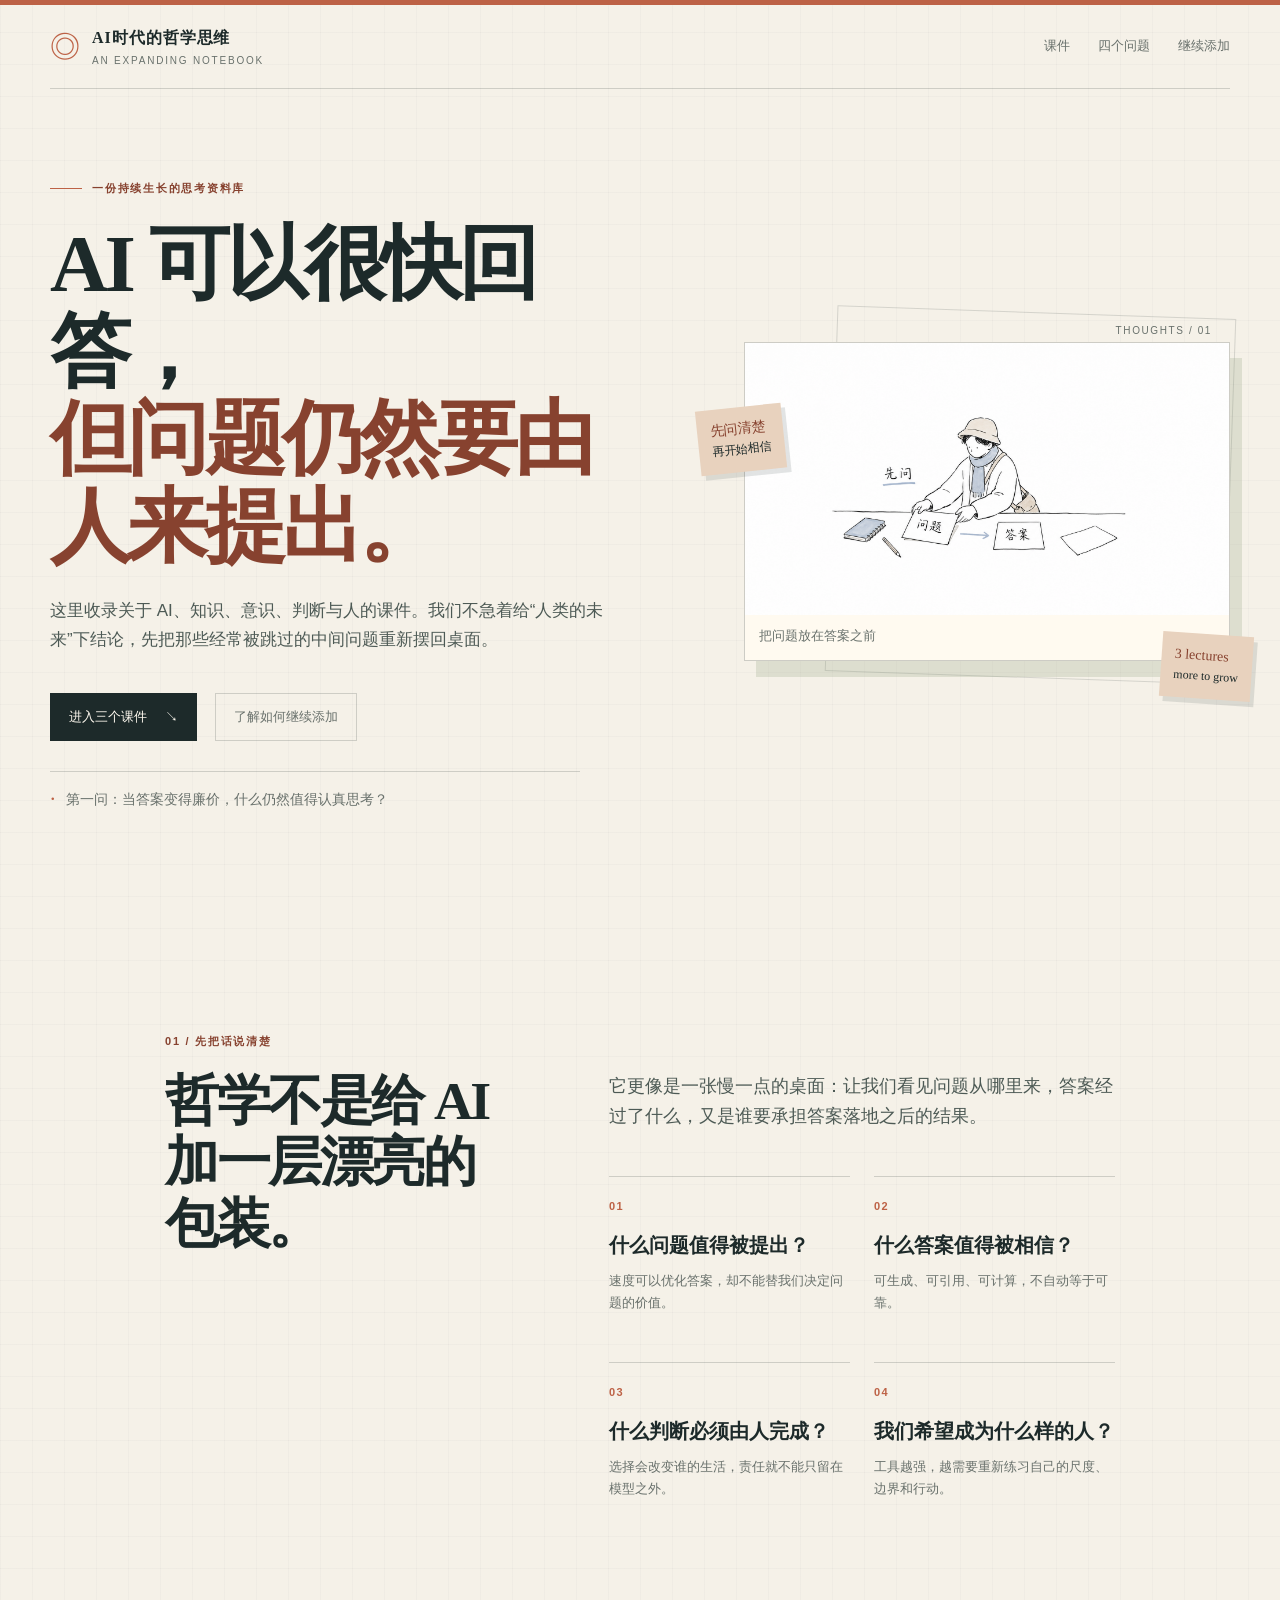
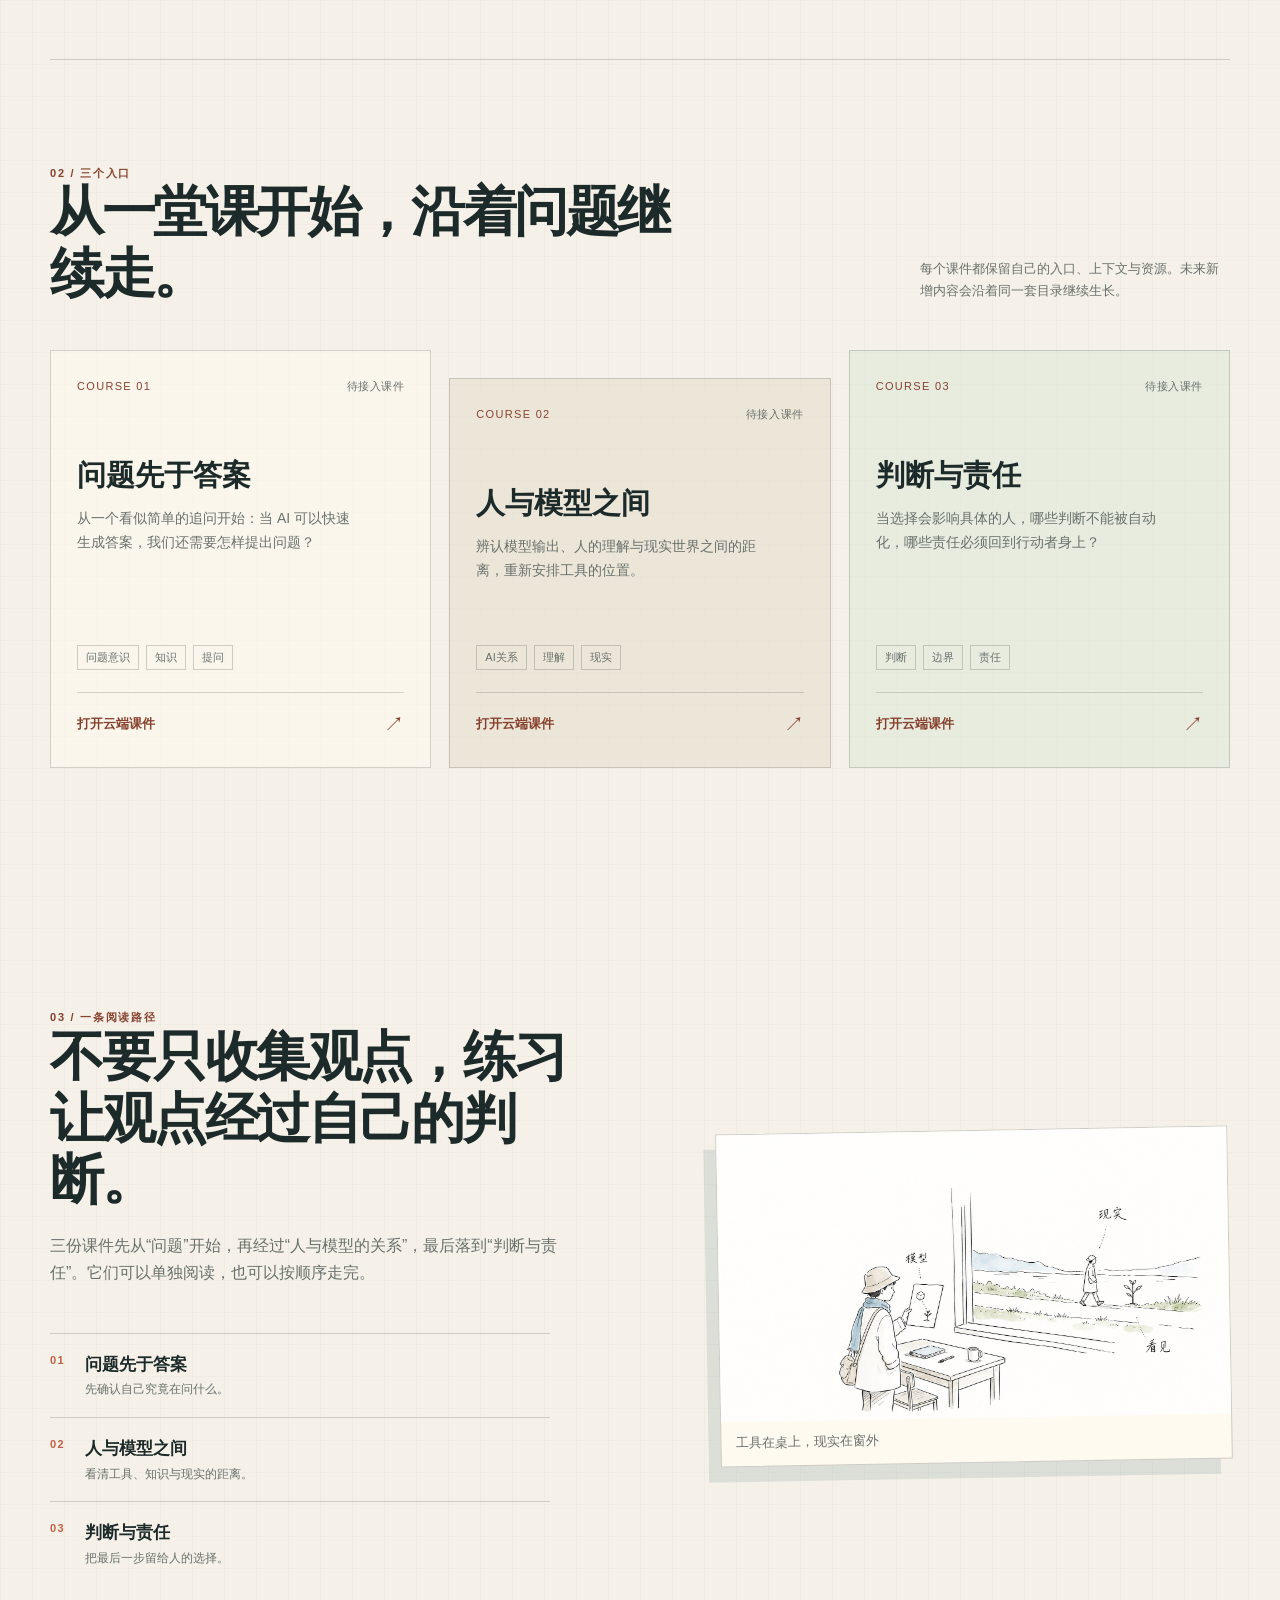
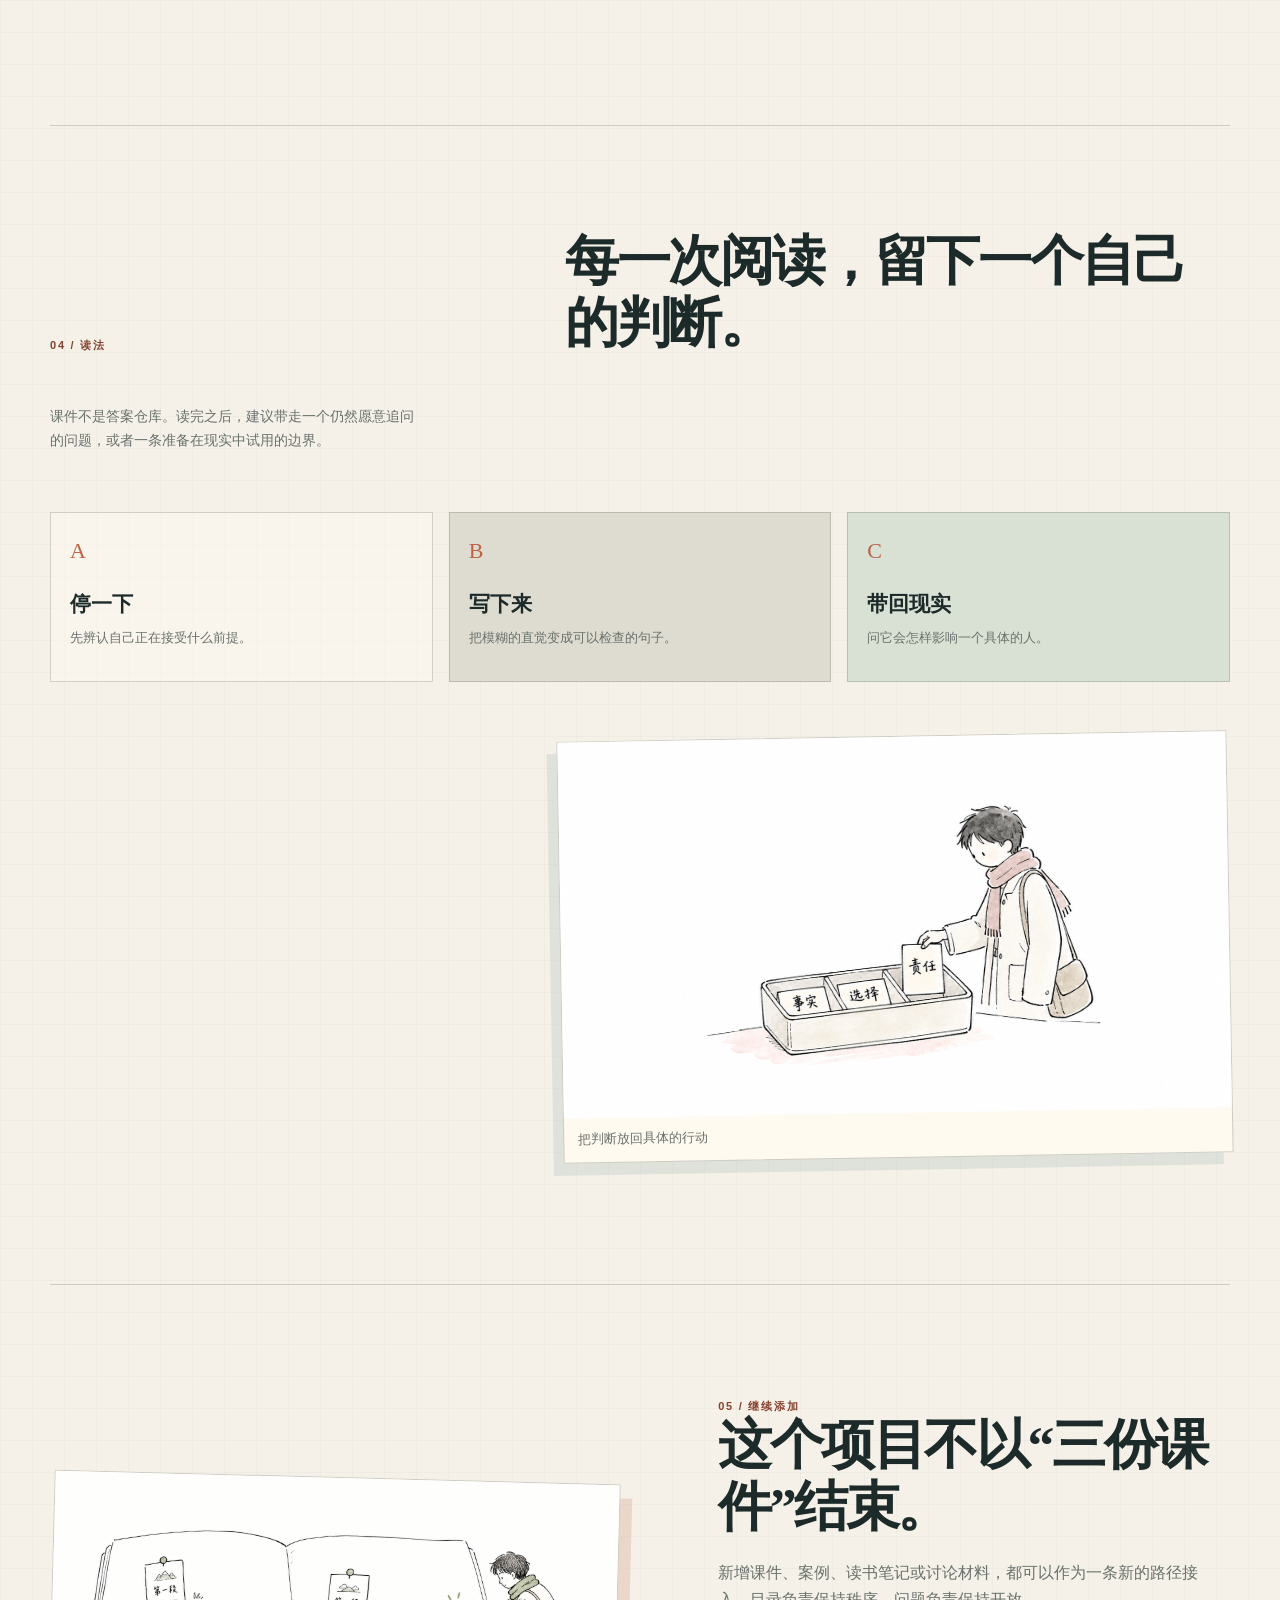
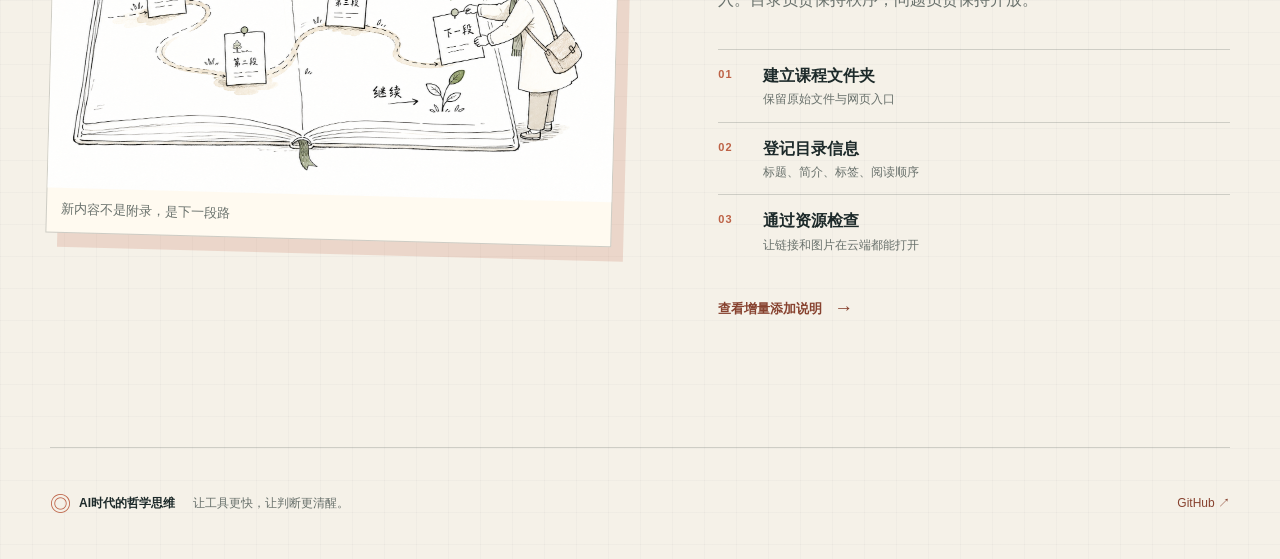
==== index.html @ 4d20f26f "build: create AI philosophy course hub" ====
<!doctype html>
<html lang="zh-CN">
  <head>
    <meta charset="utf-8" />
    <meta name="viewport" content="width=device-width, initial-scale=1" />
    <meta name="description" content="AI时代的哲学思维：关于问题、判断与责任的一组可持续增量课程。" />
    <title>AI时代的哲学思维｜问题、判断与责任</title>
    <link rel="stylesheet" href="./styles.css" />
    <script src="./app.js" defer></script>
  </head>
  <body>
    <div class="site-shell">
      <header class="topbar">
        <a class="brand" href="./">
          <span class="brand-mark">◎</span>
          <span>
            <strong>AI时代的哲学思维</strong>
            <small>an expanding notebook</small>
          </span>
        </a>
        <nav aria-label="主导航">
          <a href="#courses">课件</a>
          <a href="#questions">四个问题</a>
          <a href="#append">继续添加</a>
        </nav>
      </header>

      <main>
        <section class="hero section-grid" aria-labelledby="hero-title">
          <div class="hero-copy">
            <p class="eyebrow"><span class="eyebrow-line"></span>一份持续生长的思考资料库</p>
            <h1 id="hero-title">AI 可以很快回答，<em>但问题仍然要由人来提出。</em></h1>
            <p class="hero-lede">
              这里收录关于 AI、知识、意识、判断与人的课件。我们不急着给“人类的未来”下结论，先把那些经常被跳过的中间问题重新摆回桌面。
            </p>
            <div class="hero-actions">
              <a class="button button-primary" href="#courses">进入三个课件 <span>↘</span></a>
              <a class="button button-quiet" href="#append">了解如何继续添加</a>
            </div>
            <div class="hero-note">
              <span class="note-pin">·</span>
              <span>第一问：当答案变得廉价，什么仍然值得认真思考？</span>
            </div>
          </div>

          <div class="hero-visual">
            <div class="visual-label label-top">thoughts / 01</div>
            <figure class="illustration-frame illustration-hero">
              <img src="./assets/illustrations/01-question-before-answer.png" alt="小旅人在桌面上整理问题与判断的手绘插图" />
              <figcaption>把问题放在答案之前</figcaption>
            </figure>
            <div class="margin-card margin-card-top">先问清楚<br /><span>再开始相信</span></div>
            <div class="margin-card margin-card-bottom">3 lectures<br /><span>more to grow</span></div>
          </div>
        </section>

        <section class="manifesto section-narrow" id="questions" aria-labelledby="manifesto-title">
          <div class="section-kicker">01 / 先把话说清楚</div>
          <div class="manifesto-layout">
            <h2 id="manifesto-title">哲学不是给 AI 加一层漂亮的包装。</h2>
            <div>
              <p class="manifesto-lede">它更像是一张慢一点的桌面：让我们看见问题从哪里来，答案经过了什么，又是谁要承担答案落地之后的结果。</p>
              <div class="question-list">
                <article>
                  <span>01</span>
                  <h3>什么问题值得被提出？</h3>
                  <p>速度可以优化答案，却不能替我们决定问题的价值。</p>
                </article>
                <article>
                  <span>02</span>
                  <h3>什么答案值得被相信？</h3>
                  <p>可生成、可引用、可计算，不自动等于可靠。</p>
                </article>
                <article>
                  <span>03</span>
                  <h3>什么判断必须由人完成？</h3>
                  <p>选择会改变谁的生活，责任就不能只留在模型之外。</p>
                </article>
                <article>
                  <span>04</span>
                  <h3>我们希望成为什么样的人？</h3>
                  <p>工具越强，越需要重新练习自己的尺度、边界和行动。</p>
                </article>
              </div>
            </div>
          </div>
        </section>

        <section class="course-section section-wide" id="courses" aria-labelledby="courses-title">
          <div class="section-heading">
            <div>
              <div class="section-kicker">02 / 三个入口</div>
              <h2 id="courses-title">从一堂课开始，沿着问题继续走。</h2>
            </div>
            <p class="section-aside">每个课件都保留自己的入口、上下文与资源。未来新增内容会沿着同一套目录继续生长。</p>
          </div>
          <div class="course-grid" id="course-grid" aria-live="polite">
            <div class="loading-card">正在展开课程目录……</div>
          </div>
        </section>

        <section class="path-section section-grid" aria-labelledby="path-title">
          <div class="path-copy">
            <div class="section-kicker">03 / 一条阅读路径</div>
            <h2 id="path-title">不要只收集观点，练习让观点经过自己的判断。</h2>
            <p>三份课件先从“问题”开始，再经过“人与模型的关系”，最后落到“判断与责任”。它们可以单独阅读，也可以按顺序走完。</p>
            <ol class="path-list">
              <li><span>01</span><div><strong>问题先于答案</strong><small>先确认自己究竟在问什么。</small></div></li>
              <li><span>02</span><div><strong>人与模型之间</strong><small>看清工具、知识与现实的距离。</small></div></li>
              <li><span>03</span><div><strong>判断与责任</strong><small>把最后一步留给人的选择。</small></div></li>
            </ol>
          </div>
          <figure class="illustration-frame illustration-path">
            <img src="./assets/illustrations/02-human-model-reality.png" alt="小旅人在窗边观察人与模型和现实关系的手绘插图" />
            <figcaption>工具在桌上，现实在窗外</figcaption>
          </figure>
        </section>

        <section class="principles section-wide" aria-labelledby="principles-title">
          <div class="principle-intro">
            <div class="section-kicker">04 / 读法</div>
            <h2 id="principles-title">每一次阅读，留下一个自己的判断。</h2>
            <p>课件不是答案仓库。读完之后，建议带走一个仍然愿意追问的问题，或者一条准备在现实中试用的边界。</p>
          </div>
          <div class="principle-cards">
            <article><span class="card-number">A</span><h3>停一下</h3><p>先辨认自己正在接受什么前提。</p></article>
            <article><span class="card-number">B</span><h3>写下来</h3><p>把模糊的直觉变成可以检查的句子。</p></article>
            <article><span class="card-number">C</span><h3>带回现实</h3><p>问它会怎样影响一个具体的人。</p></article>
          </div>
          <figure class="illustration-frame illustration-principles">
            <img src="./assets/illustrations/03-judgement-responsibility.png" alt="小旅人把事实、选择与责任放入便当分格的手绘插图" />
            <figcaption>把判断放回具体的行动</figcaption>
          </figure>
        </section>

        <section class="append-section section-grid" id="append" aria-labelledby="append-title">
          <figure class="illustration-frame illustration-append">
            <img src="./assets/illustrations/04-growing-course-map.png" alt="小旅人在手账地图上添加新课程的手绘插图" />
            <figcaption>新内容不是附录，是下一段路</figcaption>
          </figure>
          <div class="append-copy">
            <div class="section-kicker">05 / 继续添加</div>
            <h2 id="append-title">这个项目不以“三份课件”结束。</h2>
            <p>新增课件、案例、读书笔记或讨论材料，都可以作为一条新的路径接入。目录负责保持秩序，问题负责保持开放。</p>
            <div class="append-recipe">
              <div><span>01</span><strong>建立课程文件夹</strong><small>保留原始文件与网页入口</small></div>
              <div><span>02</span><strong>登记目录信息</strong><small>标题、简介、标签、阅读顺序</small></div>
              <div><span>03</span><strong>通过资源检查</strong><small>让链接和图片在云端都能打开</small></div>
            </div>
            <a class="text-link" href="./CONTRIBUTING.md">查看增量添加说明 <span>→</span></a>
          </div>
        </section>
      </main>

      <footer class="footer">
        <div><span class="footer-mark">◎</span><strong>AI时代的哲学思维</strong></div>
        <p>让工具更快，让判断更清醒。</p>
        <a href="https://github.com/2023Anita/ai-era-philosophical-thinking">GitHub ↗</a>
      </footer>
    </div>
  </body>
</html>
---- styles.css ----
:root {
  --paper: #f5f1e8;
  --paper-deep: #eae2d3;
  --ink: #1d2a2a;
  --muted: #69716c;
  --line: rgba(29, 42, 42, 0.18);
  --rust: #bd6246;
  --rust-dark: #87422f;
  --blue: #8ca8a7;
  --sage: #8b9b79;
  --cream: #fffaf0;
  --serif: "Songti SC", "Noto Serif SC", "STSong", Georgia, serif;
  --sans: "Avenir Next", "PingFang SC", "Helvetica Neue", sans-serif;
}
* { box-sizing: border-box; }
html { scroll-behavior: smooth; }
body { margin: 0; color: var(--ink); background: var(--paper); font-family: var(--sans); line-height: 1.7; background-image: linear-gradient(rgba(29, 42, 42, 0.025) 1px, transparent 1px), linear-gradient(90deg, rgba(29, 42, 42, 0.025) 1px, transparent 1px); background-size: 32px 32px; }
body::before { content: ""; display: block; height: 5px; background: var(--rust); }
a { color: inherit; text-decoration: none; }
img { display: block; max-width: 100%; }
.site-shell { overflow: hidden; }
.topbar, main, .footer { width: min(1180px, calc(100% - 48px)); margin: 0 auto; }
.topbar { display: flex; justify-content: space-between; align-items: center; min-height: 84px; border-bottom: 1px solid var(--line); }
.brand { display: inline-flex; align-items: center; gap: 12px; }
.brand-mark, .footer-mark { color: var(--rust); font-size: 30px; line-height: 1; }
.brand strong { display: block; font-family: var(--serif); font-weight: 700; letter-spacing: 0.06em; }
.brand small { display: block; color: var(--muted); font-size: 10px; letter-spacing: 0.18em; text-transform: uppercase; }
nav { display: flex; gap: 28px; color: var(--muted); font-size: 13px; }
nav a, .text-link, .footer a { transition: color 180ms ease; }
nav a:hover, .text-link:hover, .footer a:hover { color: var(--rust-dark); }
.section-grid { display: grid; grid-template-columns: 1.05fr 0.95fr; gap: clamp(48px, 8vw, 120px); align-items: center; }
.section-narrow { max-width: 950px; margin: 0 auto; }
.section-wide { margin: 0 auto; }
.hero { min-height: 700px; padding: 90px 0 110px; }
.eyebrow, .section-kicker { color: var(--rust-dark); font-size: 11px; font-weight: 700; letter-spacing: 0.16em; text-transform: uppercase; }
.eyebrow { display: flex; align-items: center; gap: 10px; margin: 0 0 22px; }
.eyebrow-line { width: 32px; height: 1px; background: var(--rust); }
h1, h2, h3, p { margin-top: 0; }
h1, h2 { font-family: var(--serif); font-weight: 700; letter-spacing: -0.045em; }
h1 { max-width: 680px; margin-bottom: 26px; font-size: clamp(46px, 6.3vw, 84px); line-height: 1.09; }
h1 em { display: block; color: var(--rust-dark); font-style: normal; }
.hero-lede { max-width: 590px; color: #4d5a55; font-size: 17px; }
.hero-actions { display: flex; flex-wrap: wrap; gap: 18px; align-items: center; margin: 38px 0 30px; }
.button { display: inline-flex; align-items: center; gap: 18px; min-height: 48px; padding: 0 18px; border: 1px solid var(--ink); font-size: 13px; transition: transform 180ms ease, background 180ms ease; }
.button:hover { transform: translateY(-2px); }
.button-primary { color: var(--cream); background: var(--ink); }
.button-primary:hover { background: var(--rust-dark); }
.button-quiet { border-color: var(--line); color: var(--muted); }
.button-quiet:hover { background: rgba(255, 250, 240, 0.7); }
.hero-note { display: flex; gap: 10px; max-width: 530px; padding-top: 16px; border-top: 1px solid var(--line); color: var(--muted); font-family: var(--serif); font-size: 14px; }
.note-pin { color: var(--rust); font-size: 22px; line-height: 1; }
.hero-visual { position: relative; padding: 30px 0 18px 26px; }
.hero-visual::before { content: ""; position: absolute; inset: 0 0 0 22%; border: 1px solid rgba(29, 42, 42, 0.15); transform: rotate(2deg); }
.visual-label { position: absolute; z-index: 2; color: var(--muted); font-size: 10px; letter-spacing: 0.16em; text-transform: uppercase; }
.label-top { top: 10px; right: 18px; }
.illustration-frame { position: relative; z-index: 1; margin: 0; background: var(--cream); border: 1px solid rgba(29, 42, 42, 0.22); box-shadow: 12px 16px 0 rgba(139, 155, 121, 0.22); }
.illustration-frame img { width: 100%; aspect-ratio: 16 / 9; object-fit: cover; }
.illustration-frame figcaption { padding: 10px 14px 12px; color: var(--muted); font-family: var(--serif); font-size: 13px; }
.margin-card { position: absolute; z-index: 2; padding: 12px 13px; background: #e8d2be; color: var(--rust-dark); font-family: var(--serif); font-size: 14px; line-height: 1.45; box-shadow: 4px 5px 0 rgba(29, 42, 42, 0.12); }
.margin-card span { color: var(--ink); font-size: 12px; }
.margin-card-top { top: 95px; left: -20px; transform: rotate(-6deg); }
.margin-card-bottom { right: -22px; bottom: -20px; transform: rotate(4deg); }
.manifesto { padding: 110px 0 135px; }
.manifesto-layout { display: grid; grid-template-columns: 0.85fr 1.15fr; gap: 70px; margin-top: 20px; }
h2 { margin-bottom: 20px; font-size: clamp(32px, 4.2vw, 58px); line-height: 1.15; }
.manifesto-layout h2 { max-width: 350px; }
.manifesto-lede { max-width: 620px; color: #4d5a55; font-size: 18px; }
.question-list { display: grid; grid-template-columns: repeat(2, 1fr); gap: 24px; margin-top: 44px; }
.question-list article { min-height: 162px; padding-top: 14px; border-top: 1px solid var(--line); }
.question-list span, .path-list span, .append-recipe span { color: var(--rust); font-size: 11px; font-weight: 700; letter-spacing: 0.12em; }
.question-list h3 { margin: 10px 0 8px; font-family: var(--serif); font-size: 20px; }
.question-list p { margin: 0; color: var(--muted); font-size: 13px; }
.course-section { padding: 104px 0 120px; border-top: 1px solid var(--line); }
.section-heading { display: flex; justify-content: space-between; gap: 60px; align-items: end; margin-bottom: 44px; }
.section-heading h2 { max-width: 640px; margin-bottom: 0; }
.section-aside { max-width: 310px; margin-bottom: 4px; color: var(--muted); font-size: 13px; }
.course-grid { display: grid; grid-template-columns: repeat(3, 1fr); gap: 18px; }
.course-card { position: relative; display: flex; flex-direction: column; min-height: 390px; padding: 26px; background: rgba(255, 250, 240, 0.58); border: 1px solid var(--line); transition: transform 180ms ease, box-shadow 180ms ease; }
.course-card:hover { transform: translateY(-5px); box-shadow: 10px 10px 0 rgba(189, 98, 70, 0.18); }
.course-card:nth-child(2) { margin-top: 28px; background: rgba(232, 226, 211, 0.7); }
.course-card:nth-child(3) { background: rgba(222, 232, 218, 0.58); }
.course-index { display: flex; justify-content: space-between; color: var(--rust-dark); font-size: 11px; letter-spacing: 0.12em; }
.course-status { color: var(--muted); letter-spacing: 0.05em; }
.course-card h3 { max-width: 260px; margin: 62px 0 14px; font-family: var(--serif); font-size: 29px; line-height: 1.22; }
.course-card p { flex: 1; max-width: 280px; color: var(--muted); font-size: 14px; }
.tag-list { display: flex; flex-wrap: wrap; gap: 7px; margin-bottom: 22px; }
.tag { padding: 2px 8px; border: 1px solid rgba(29, 42, 42, 0.2); color: var(--muted); font-size: 11px; }
.course-link { display: inline-flex; justify-content: space-between; align-items: center; padding-top: 14px; border-top: 1px solid var(--line); color: var(--rust-dark); font-size: 13px; font-weight: 700; }
.course-link span { font-size: 20px; font-weight: 400; }
.loading-card { grid-column: 1 / -1; padding: 34px; border: 1px dashed var(--line); color: var(--muted); }
.path-section { padding: 120px 0 140px; }
.path-copy p { max-width: 520px; color: var(--muted); }
.path-list { display: grid; gap: 0; max-width: 500px; margin: 46px 0 0; padding: 0; list-style: none; }
.path-list li { display: flex; gap: 20px; padding: 17px 0; border-top: 1px solid var(--line); }
.path-list strong, .path-list small { display: block; }
.path-list strong { font-family: var(--serif); font-size: 17px; }
.path-list small { color: var(--muted); font-size: 12px; }
.illustration-path { transform: rotate(-1deg); box-shadow: -12px 15px 0 rgba(140, 168, 167, 0.25); }
.principles { padding: 105px 0 126px; border-top: 1px solid var(--line); }
.principle-intro { display: grid; grid-template-columns: 0.7fr 1fr; gap: 50px; align-items: end; }
.principle-intro h2 { margin-bottom: 0; }
.principle-intro p { max-width: 370px; margin-bottom: 4px; color: var(--muted); font-size: 14px; }
.principle-cards { display: grid; grid-template-columns: repeat(3, 1fr); gap: 16px; margin-top: 55px; }
.principle-cards article { min-height: 170px; padding: 19px; border: 1px solid var(--line); background: rgba(255, 250, 240, 0.42); }
.principle-cards article:nth-child(2) { background: #dedbd0; }
.principle-cards article:nth-child(3) { background: #d9e1d4; }
.card-number { color: var(--rust); font-family: var(--serif); font-size: 22px; }
.principle-cards h3 { margin: 18px 0 4px; font-family: var(--serif); font-size: 21px; }
.principle-cards p { margin-bottom: 0; color: var(--muted); font-size: 13px; }
.illustration-principles { max-width: 670px; margin: 54px 0 0 auto; transform: rotate(-1deg); box-shadow: -10px 12px 0 rgba(140, 168, 167, 0.21); }
.append-section { padding: 112px 0 126px; border-top: 1px solid var(--line); }
.illustration-append { transform: rotate(1.5deg); box-shadow: 12px 14px 0 rgba(189, 98, 70, 0.19); }
.append-copy p { max-width: 510px; color: var(--muted); }
.append-recipe { display: grid; gap: 0; margin: 36px 0 27px; }
.append-recipe div { display: grid; grid-template-columns: 32px 1fr; column-gap: 13px; padding: 12px 0; border-top: 1px solid var(--line); }
.append-recipe span { grid-row: span 2; padding-top: 3px; }
.append-recipe strong { font-family: var(--serif); font-size: 16px; }
.append-recipe small { color: var(--muted); font-size: 12px; }
.text-link { display: inline-flex; gap: 12px; color: var(--rust-dark); font-size: 13px; font-weight: 700; }
.text-link span { font-size: 19px; line-height: 1; }
.footer { display: flex; align-items: center; gap: 18px; min-height: 112px; border-top: 1px solid var(--line); color: var(--muted); font-size: 12px; }
.footer > div { display: flex; align-items: center; gap: 8px; color: var(--ink); }
.footer-mark { font-size: 21px; }
.footer p { margin: 0 auto 0 0; }
.footer a { color: var(--rust-dark); }
.course-placeholder { width: min(760px, calc(100% - 48px)); min-height: 72vh; margin: 0 auto; padding: 120px 0; }
.course-placeholder h1 { max-width: 700px; margin: 24px 0; font-size: clamp(44px, 8vw, 86px); }
.course-placeholder p:not(.section-kicker) { max-width: 600px; color: var(--muted); font-size: 18px; }
.course-placeholder-note { display: grid; gap: 4px; max-width: 420px; margin-top: 44px; padding: 18px 20px; border-left: 3px solid var(--rust); background: rgba(255, 250, 240, 0.65); }
.course-placeholder-note strong { font-family: var(--serif); font-size: 18px; }
.course-placeholder-note span { color: var(--muted); font-size: 13px; }
@media (max-width: 800px) {
  .topbar, main, .footer { width: min(100% - 30px, 620px); }
  .topbar { min-height: 72px; }
  nav { gap: 13px; font-size: 11px; }
  .brand strong { font-size: 13px; }
  .brand small { font-size: 8px; }
  .section-grid, .manifesto-layout, .principle-intro { grid-template-columns: 1fr; gap: 44px; }
  .hero { min-height: auto; padding: 70px 0 90px; }
  h1 { font-size: clamp(43px, 13vw, 70px); }
  .hero-visual { max-width: 560px; margin: 0 auto; padding-left: 16px; }
  .margin-card-top { left: -4px; }
  .margin-card-bottom { right: -6px; }
  .manifesto, .path-section, .principles, .append-section { padding: 85px 0 95px; }
  .question-list, .course-grid, .principle-cards { grid-template-columns: 1fr; }
  .course-card:nth-child(2) { margin-top: 0; }
  .section-heading { display: block; }
  .section-aside { margin-top: 20px; }
  .path-section { display: flex; flex-direction: column-reverse; }
  .path-copy { margin-top: 42px; }
  .footer { flex-wrap: wrap; padding: 22px 0; }
  .footer p { margin-right: auto; }
}
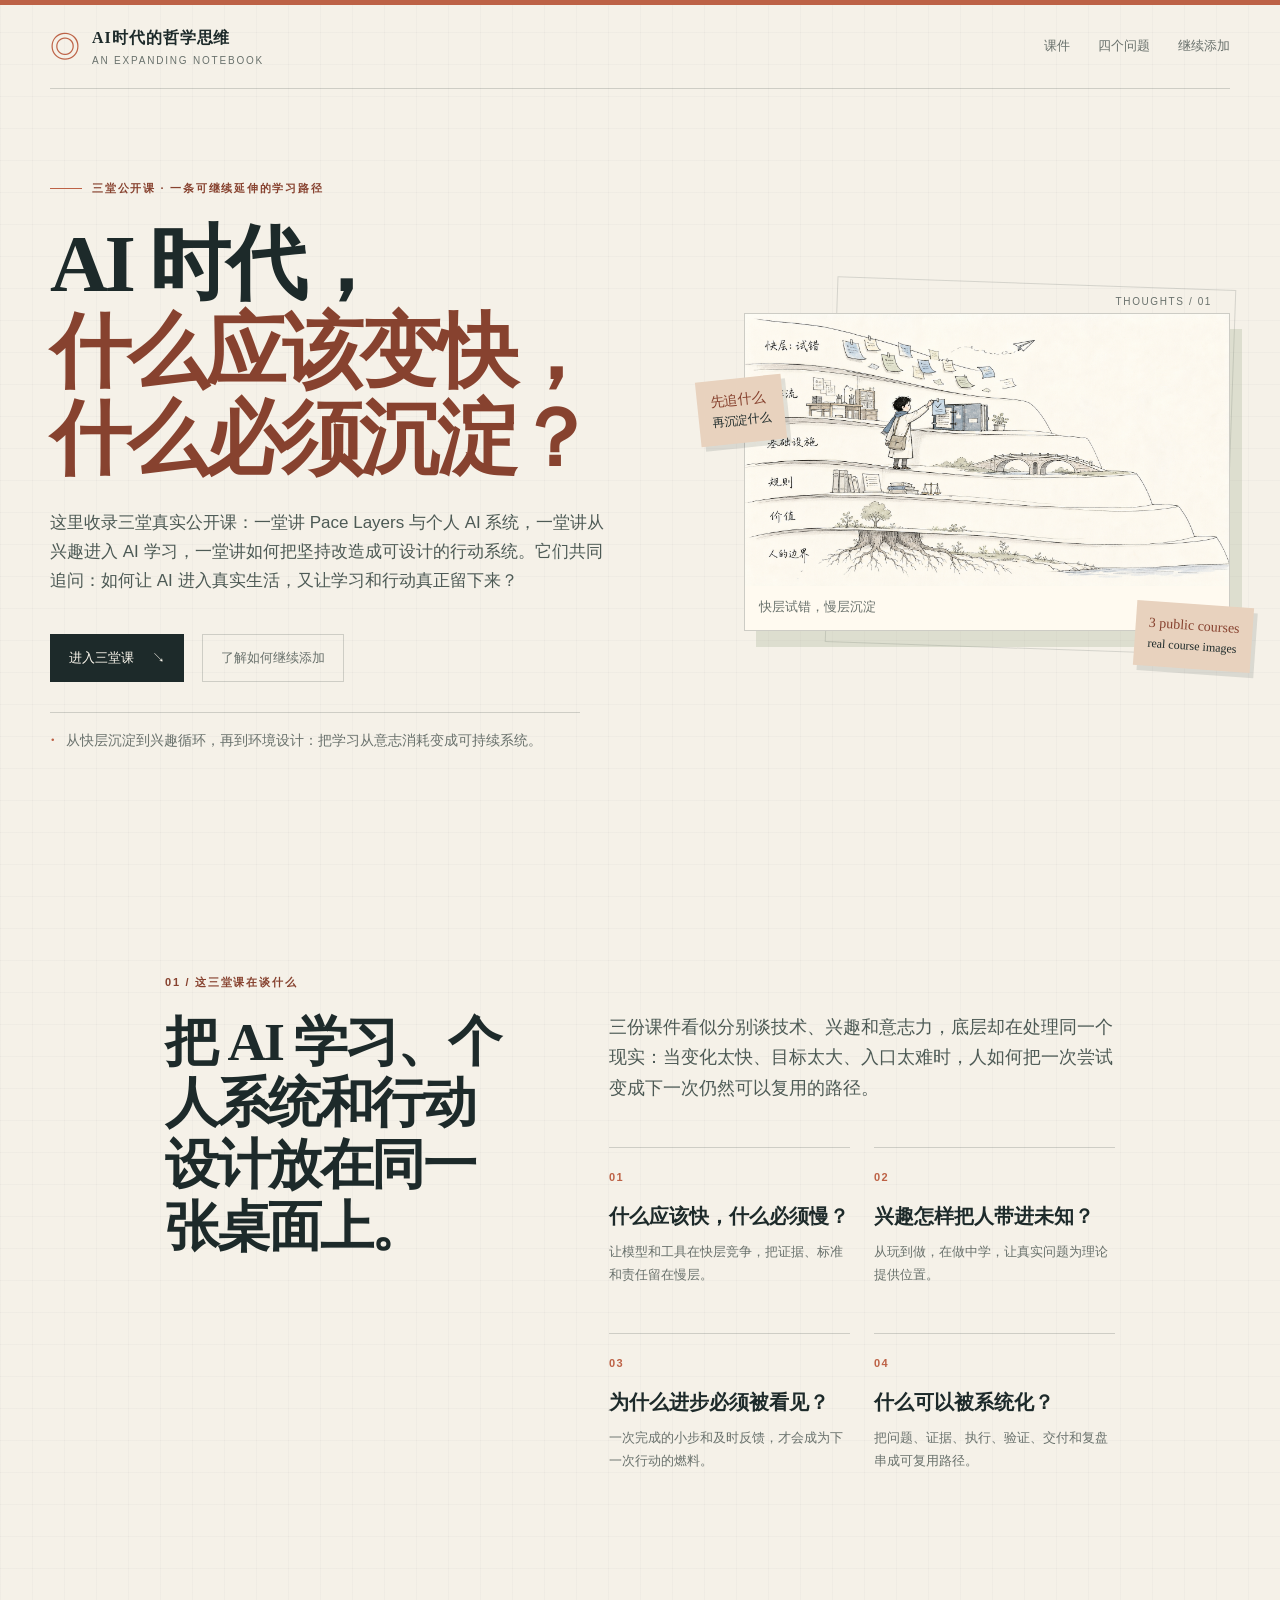
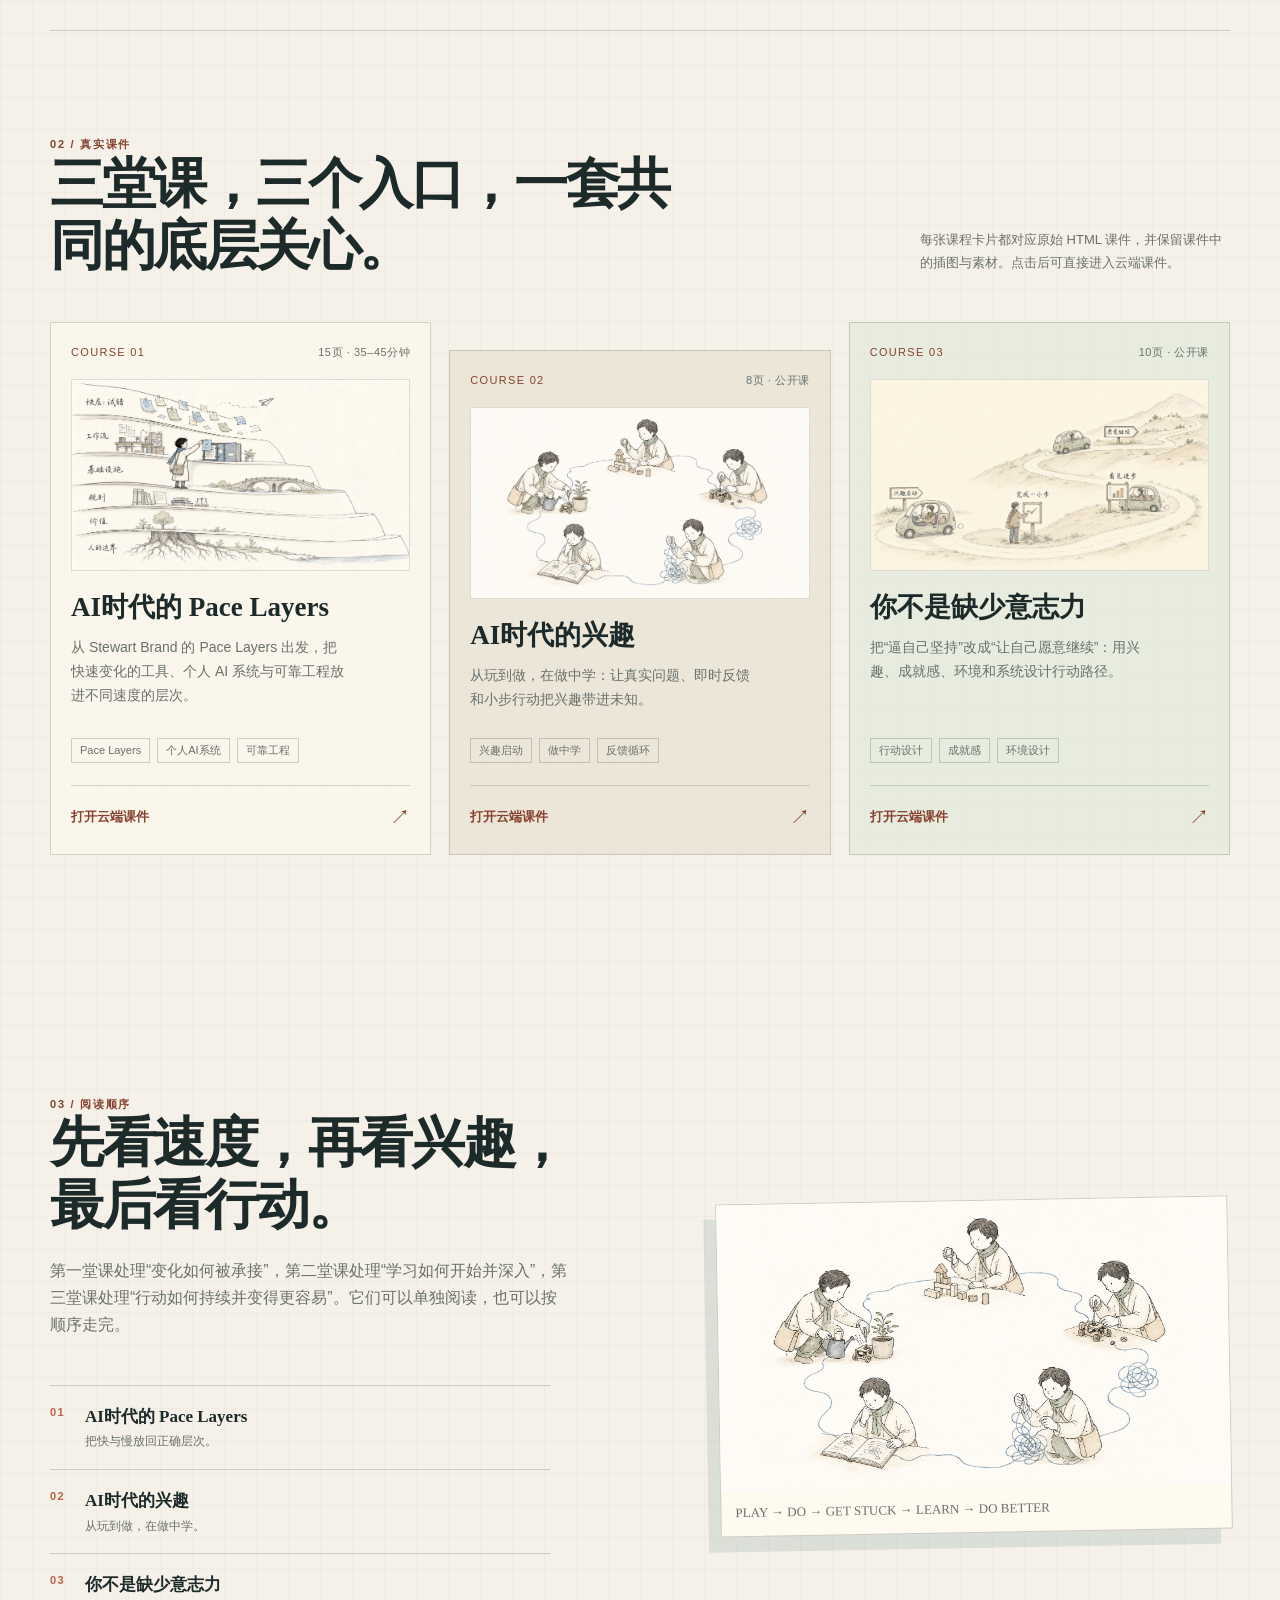
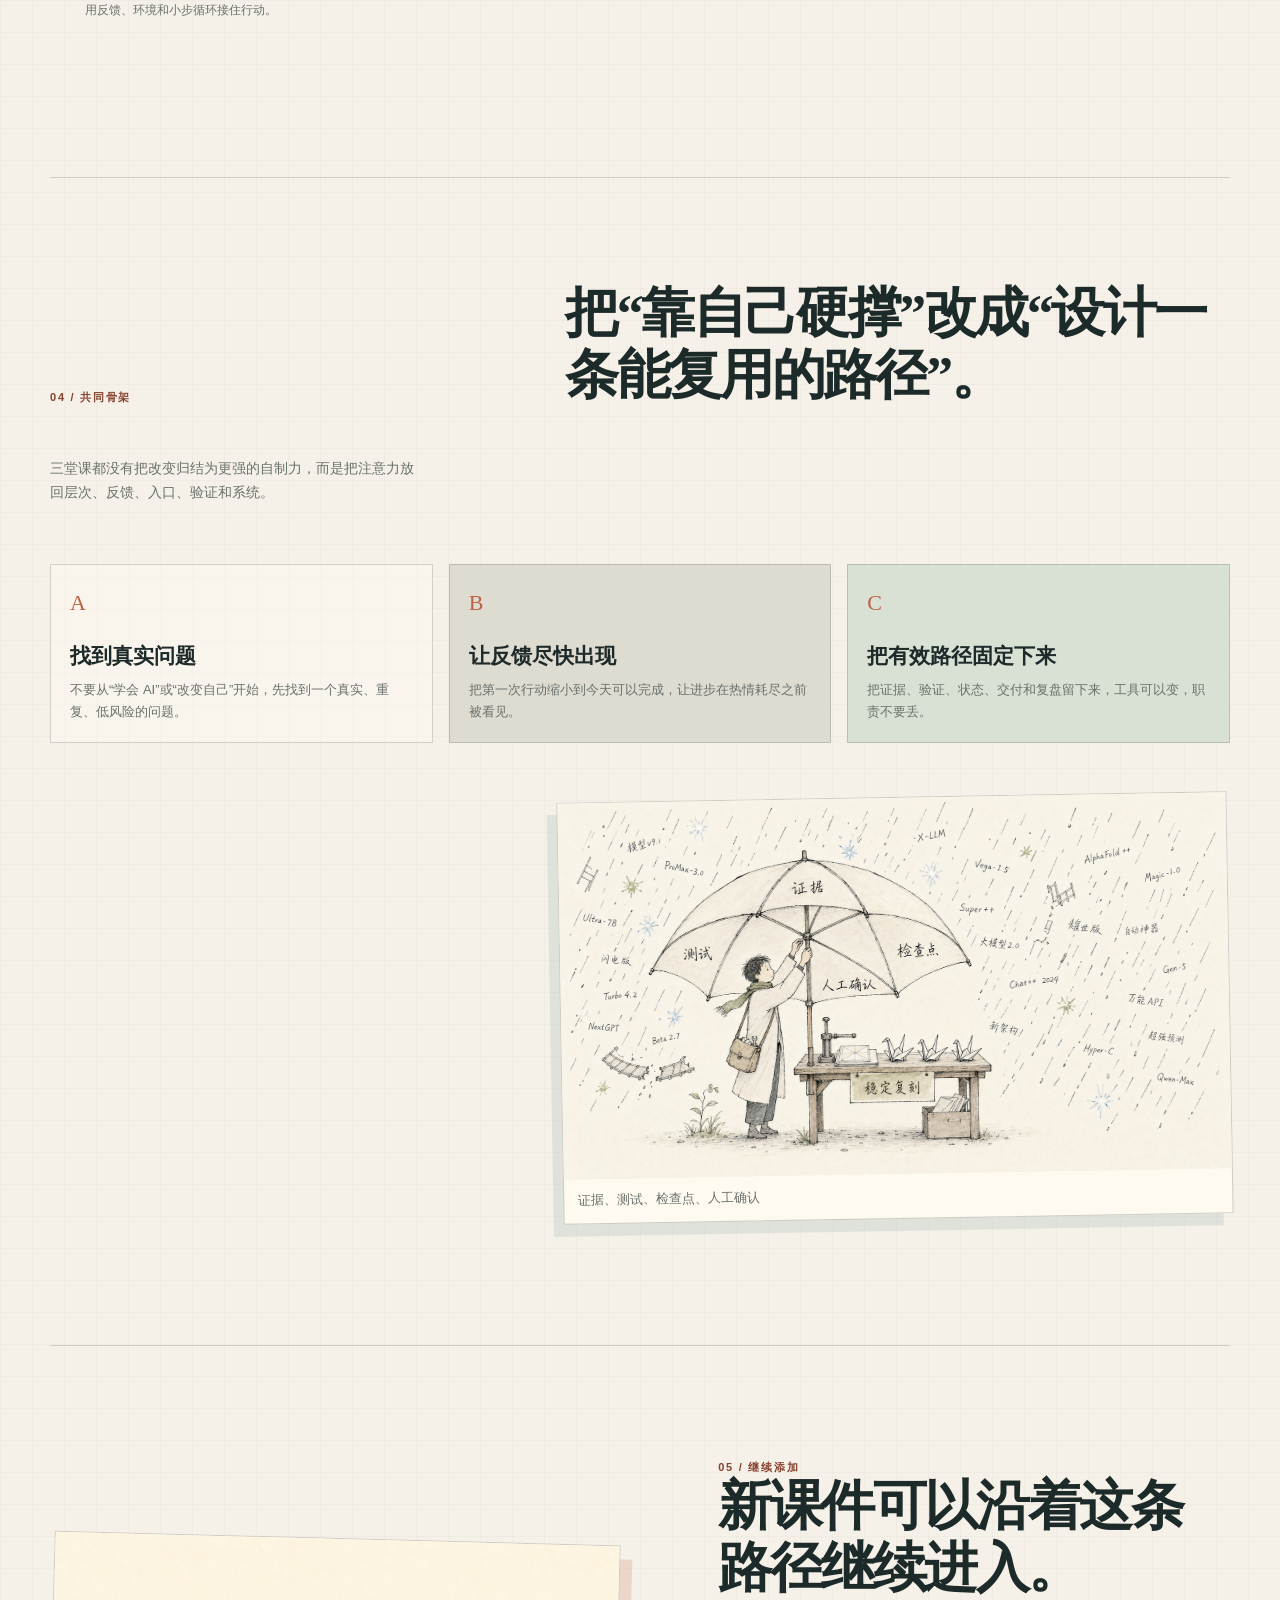
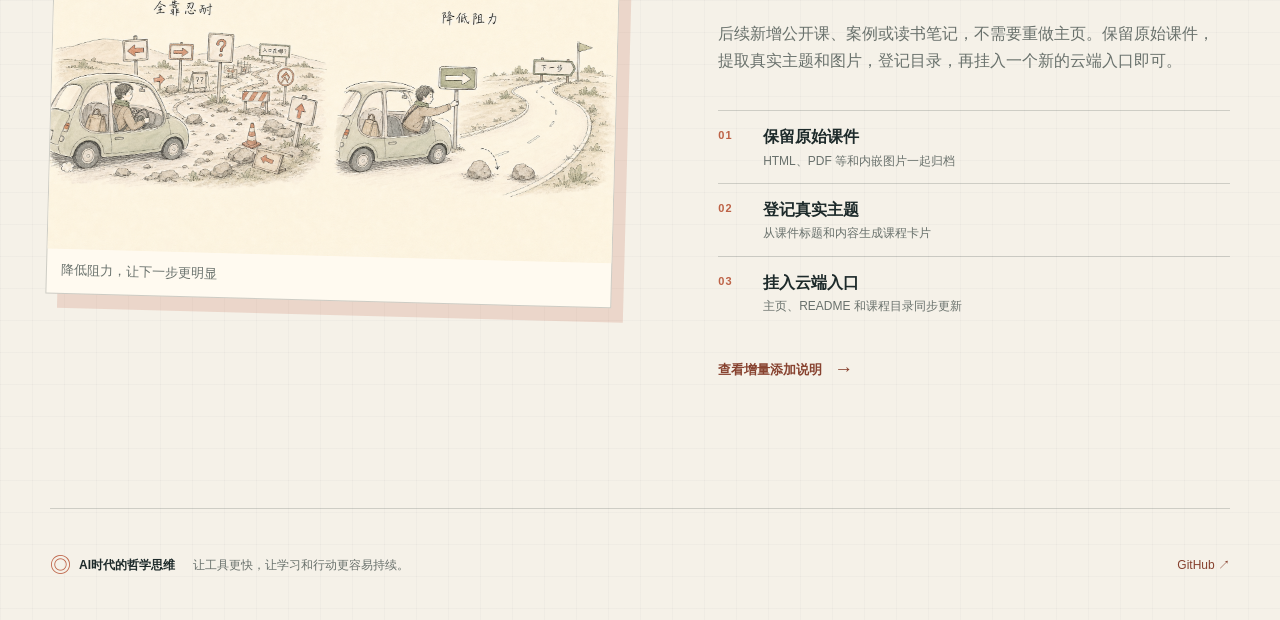
==== commit 28418d52: "content: sync real public courses and homepage" ====
--- a/index.html
+++ b/index.html
@@ -3,8 +3,8 @@
   <head>
     <meta charset="utf-8" />
     <meta name="viewport" content="width=device-width, initial-scale=1" />
-    <meta name="description" content="AI时代的哲学思维：关于问题、判断与责任的一组可持续增量课程。" />
-    <title>AI时代的哲学思维｜问题、判断与责任</title>
+    <meta name="description" content="AI时代的哲学思维：Pace Layers、兴趣学习与行动系统三堂公开课。" />
+    <title>AI时代的哲学思维｜Pace Layers、兴趣与行动</title>
     <link rel="stylesheet" href="./styles.css" />
     <script src="./app.js" defer></script>
   </head>
@@ -28,58 +28,58 @@
       <main>
         <section class="hero section-grid" aria-labelledby="hero-title">
           <div class="hero-copy">
-            <p class="eyebrow"><span class="eyebrow-line"></span>一份持续生长的思考资料库</p>
-            <h1 id="hero-title">AI 可以很快回答，<em>但问题仍然要由人来提出。</em></h1>
+            <p class="eyebrow"><span class="eyebrow-line"></span>三堂公开课 · 一条可继续延伸的学习路径</p>
+            <h1 id="hero-title">AI 时代，<em>什么应该变快，什么必须沉淀？</em></h1>
             <p class="hero-lede">
-              这里收录关于 AI、知识、意识、判断与人的课件。我们不急着给“人类的未来”下结论，先把那些经常被跳过的中间问题重新摆回桌面。
+              这里收录三堂真实公开课：一堂讲 Pace Layers 与个人 AI 系统，一堂讲从兴趣进入 AI 学习，一堂讲如何把坚持改造成可设计的行动系统。它们共同追问：如何让 AI 进入真实生活，又让学习和行动真正留下来？
             </p>
             <div class="hero-actions">
-              <a class="button button-primary" href="#courses">进入三个课件 <span>↘</span></a>
+              <a class="button button-primary" href="#courses">进入三堂课 <span>↘</span></a>
               <a class="button button-quiet" href="#append">了解如何继续添加</a>
             </div>
             <div class="hero-note">
               <span class="note-pin">·</span>
-              <span>第一问：当答案变得廉价，什么仍然值得认真思考？</span>
+              <span>从快层沉淀到兴趣循环，再到环境设计：把学习从意志消耗变成可持续系统。</span>
             </div>
           </div>
 
           <div class="hero-visual">
             <div class="visual-label label-top">thoughts / 01</div>
             <figure class="illustration-frame illustration-hero">
-              <img src="./assets/illustrations/01-question-before-answer.png" alt="小旅人在桌面上整理问题与判断的手绘插图" />
-              <figcaption>把问题放在答案之前</figcaption>
+              <img src="./assets/course-previews/pace-layers-six-layers.png" alt="AI时代的 Pace Layers 六层结构课件插图" />
+              <figcaption>快层试错，慢层沉淀</figcaption>
             </figure>
-            <div class="margin-card margin-card-top">先问清楚<br /><span>再开始相信</span></div>
-            <div class="margin-card margin-card-bottom">3 lectures<br /><span>more to grow</span></div>
+            <div class="margin-card margin-card-top">先追什么<br /><span>再沉淀什么</span></div>
+            <div class="margin-card margin-card-bottom">3 public courses<br /><span>real course images</span></div>
           </div>
         </section>
 
         <section class="manifesto section-narrow" id="questions" aria-labelledby="manifesto-title">
-          <div class="section-kicker">01 / 先把话说清楚</div>
+          <div class="section-kicker">01 / 这三堂课在谈什么</div>
           <div class="manifesto-layout">
-            <h2 id="manifesto-title">哲学不是给 AI 加一层漂亮的包装。</h2>
+            <h2 id="manifesto-title">把 AI 学习、个人系统和行动设计放在同一张桌面上。</h2>
             <div>
-              <p class="manifesto-lede">它更像是一张慢一点的桌面：让我们看见问题从哪里来，答案经过了什么，又是谁要承担答案落地之后的结果。</p>
+              <p class="manifesto-lede">三份课件看似分别谈技术、兴趣和意志力，底层却在处理同一个现实：当变化太快、目标太大、入口太难时，人如何把一次尝试变成下一次仍然可以复用的路径。</p>
               <div class="question-list">
                 <article>
                   <span>01</span>
-                  <h3>什么问题值得被提出？</h3>
-                  <p>速度可以优化答案，却不能替我们决定问题的价值。</p>
+                  <h3>什么应该快，什么必须慢？</h3>
+                  <p>让模型和工具在快层竞争，把证据、标准和责任留在慢层。</p>
                 </article>
                 <article>
                   <span>02</span>
-                  <h3>什么答案值得被相信？</h3>
-                  <p>可生成、可引用、可计算，不自动等于可靠。</p>
+                  <h3>兴趣怎样把人带进未知？</h3>
+                  <p>从玩到做，在做中学，让真实问题为理论提供位置。</p>
                 </article>
                 <article>
                   <span>03</span>
-                  <h3>什么判断必须由人完成？</h3>
-                  <p>选择会改变谁的生活，责任就不能只留在模型之外。</p>
+                  <h3>为什么进步必须被看见？</h3>
+                  <p>一次完成的小步和及时反馈，才会成为下一次行动的燃料。</p>
                 </article>
                 <article>
                   <span>04</span>
-                  <h3>我们希望成为什么样的人？</h3>
-                  <p>工具越强，越需要重新练习自己的尺度、边界和行动。</p>
+                  <h3>什么可以被系统化？</h3>
+                  <p>把问题、证据、执行、验证、交付和复盘串成可复用路径。</p>
                 </article>
               </div>
             </div>
@@ -89,10 +89,10 @@
         <section class="course-section section-wide" id="courses" aria-labelledby="courses-title">
           <div class="section-heading">
             <div>
-              <div class="section-kicker">02 / 三个入口</div>
-              <h2 id="courses-title">从一堂课开始，沿着问题继续走。</h2>
+              <div class="section-kicker">02 / 真实课件</div>
+              <h2 id="courses-title">三堂课，三个入口，一套共同的底层关心。</h2>
             </div>
-            <p class="section-aside">每个课件都保留自己的入口、上下文与资源。未来新增内容会沿着同一套目录继续生长。</p>
+            <p class="section-aside">每张课程卡片都对应原始 HTML 课件，并保留课件中的插图与素材。点击后可直接进入云端课件。</p>
           </div>
           <div class="course-grid" id="course-grid" aria-live="polite">
             <div class="loading-card">正在展开课程目录……</div>
@@ -101,51 +101,51 @@
 
         <section class="path-section section-grid" aria-labelledby="path-title">
           <div class="path-copy">
-            <div class="section-kicker">03 / 一条阅读路径</div>
-            <h2 id="path-title">不要只收集观点，练习让观点经过自己的判断。</h2>
-            <p>三份课件先从“问题”开始，再经过“人与模型的关系”，最后落到“判断与责任”。它们可以单独阅读，也可以按顺序走完。</p>
+            <div class="section-kicker">03 / 阅读顺序</div>
+            <h2 id="path-title">先看速度，再看兴趣，最后看行动。</h2>
+            <p>第一堂课处理“变化如何被承接”，第二堂课处理“学习如何开始并深入”，第三堂课处理“行动如何持续并变得更容易”。它们可以单独阅读，也可以按顺序走完。</p>
             <ol class="path-list">
-              <li><span>01</span><div><strong>问题先于答案</strong><small>先确认自己究竟在问什么。</small></div></li>
-              <li><span>02</span><div><strong>人与模型之间</strong><small>看清工具、知识与现实的距离。</small></div></li>
-              <li><span>03</span><div><strong>判断与责任</strong><small>把最后一步留给人的选择。</small></div></li>
+              <li><span>01</span><div><strong>AI时代的 Pace Layers</strong><small>把快与慢放回正确层次。</small></div></li>
+              <li><span>02</span><div><strong>AI时代的兴趣</strong><small>从玩到做，在做中学。</small></div></li>
+              <li><span>03</span><div><strong>你不是缺少意志力</strong><small>用反馈、环境和小步循环接住行动。</small></div></li>
             </ol>
           </div>
           <figure class="illustration-frame illustration-path">
-            <img src="./assets/illustrations/02-human-model-reality.png" alt="小旅人在窗边观察人与模型和现实关系的手绘插图" />
-            <figcaption>工具在桌上，现实在窗外</figcaption>
+            <img src="./assets/course-previews/ai-interest-play-do-learn.png" alt="AI时代的兴趣课件中关于玩、做、卡住与学习的循环插图" />
+            <figcaption>PLAY → DO → GET STUCK → LEARN → DO BETTER</figcaption>
           </figure>
         </section>
 
         <section class="principles section-wide" aria-labelledby="principles-title">
           <div class="principle-intro">
-            <div class="section-kicker">04 / 读法</div>
-            <h2 id="principles-title">每一次阅读，留下一个自己的判断。</h2>
-            <p>课件不是答案仓库。读完之后，建议带走一个仍然愿意追问的问题，或者一条准备在现实中试用的边界。</p>
+            <div class="section-kicker">04 / 共同骨架</div>
+            <h2 id="principles-title">把“靠自己硬撑”改成“设计一条能复用的路径”。</h2>
+            <p>三堂课都没有把改变归结为更强的自制力，而是把注意力放回层次、反馈、入口、验证和系统。</p>
           </div>
           <div class="principle-cards">
-            <article><span class="card-number">A</span><h3>停一下</h3><p>先辨认自己正在接受什么前提。</p></article>
-            <article><span class="card-number">B</span><h3>写下来</h3><p>把模糊的直觉变成可以检查的句子。</p></article>
-            <article><span class="card-number">C</span><h3>带回现实</h3><p>问它会怎样影响一个具体的人。</p></article>
+            <article><span class="card-number">A</span><h3>找到真实问题</h3><p>不要从“学会 AI”或“改变自己”开始，先找到一个真实、重复、低风险的问题。</p></article>
+            <article><span class="card-number">B</span><h3>让反馈尽快出现</h3><p>把第一次行动缩小到今天可以完成，让进步在热情耗尽之前被看见。</p></article>
+            <article><span class="card-number">C</span><h3>把有效路径固定下来</h3><p>把证据、验证、状态、交付和复盘留下来，工具可以变，职责不要丢。</p></article>
           </div>
           <figure class="illustration-frame illustration-principles">
-            <img src="./assets/illustrations/03-judgement-responsibility.png" alt="小旅人把事实、选择与责任放入便当分格的手绘插图" />
-            <figcaption>把判断放回具体的行动</figcaption>
+            <img src="./assets/course-previews/pace-layers-reliable-engineering.png" alt="Pace Layers 课件中关于证据、测试、检查点和人工确认的可靠工程插图" />
+            <figcaption>证据、测试、检查点、人工确认</figcaption>
           </figure>
         </section>
 
         <section class="append-section section-grid" id="append" aria-labelledby="append-title">
           <figure class="illustration-frame illustration-append">
-            <img src="./assets/illustrations/04-growing-course-map.png" alt="小旅人在手账地图上添加新课程的手绘插图" />
-            <figcaption>新内容不是附录，是下一段路</figcaption>
+            <img src="./assets/course-previews/willpower-environment-redesign.png" alt="你不是缺少意志力课件中关于降低行动阻力的环境设计插图" />
+            <figcaption>降低阻力，让下一步更明显</figcaption>
           </figure>
           <div class="append-copy">
             <div class="section-kicker">05 / 继续添加</div>
-            <h2 id="append-title">这个项目不以“三份课件”结束。</h2>
-            <p>新增课件、案例、读书笔记或讨论材料，都可以作为一条新的路径接入。目录负责保持秩序，问题负责保持开放。</p>
+            <h2 id="append-title">新课件可以沿着这条路径继续进入。</h2>
+            <p>后续新增公开课、案例或读书笔记，不需要重做主页。保留原始课件，提取真实主题和图片，登记目录，再挂入一个新的云端入口即可。</p>
             <div class="append-recipe">
-              <div><span>01</span><strong>建立课程文件夹</strong><small>保留原始文件与网页入口</small></div>
-              <div><span>02</span><strong>登记目录信息</strong><small>标题、简介、标签、阅读顺序</small></div>
-              <div><span>03</span><strong>通过资源检查</strong><small>让链接和图片在云端都能打开</small></div>
+              <div><span>01</span><strong>保留原始课件</strong><small>HTML、PDF 等和内嵌图片一起归档</small></div>
+              <div><span>02</span><strong>登记真实主题</strong><small>从课件标题和内容生成课程卡片</small></div>
+              <div><span>03</span><strong>挂入云端入口</strong><small>主页、README 和课程目录同步更新</small></div>
             </div>
             <a class="text-link" href="./CONTRIBUTING.md">查看增量添加说明 <span>→</span></a>
           </div>
@@ -154,7 +154,7 @@
 
       <footer class="footer">
         <div><span class="footer-mark">◎</span><strong>AI时代的哲学思维</strong></div>
-        <p>让工具更快，让判断更清醒。</p>
+        <p>让工具更快，让学习和行动更容易持续。</p>
         <a href="https://github.com/2023Anita/ai-era-philosophical-thinking">GitHub ↗</a>
       </footer>
     </div>
--- a/styles.css
+++ b/styles.css
@@ -75,13 +75,15 @@
 .section-heading h2 { max-width: 640px; margin-bottom: 0; }
 .section-aside { max-width: 310px; margin-bottom: 4px; color: var(--muted); font-size: 13px; }
 .course-grid { display: grid; grid-template-columns: repeat(3, 1fr); gap: 18px; }
-.course-card { position: relative; display: flex; flex-direction: column; min-height: 390px; padding: 26px; background: rgba(255, 250, 240, 0.58); border: 1px solid var(--line); transition: transform 180ms ease, box-shadow 180ms ease; }
+.course-card { position: relative; display: flex; flex-direction: column; min-height: 505px; padding: 20px; background: rgba(255, 250, 240, 0.58); border: 1px solid var(--line); transition: transform 180ms ease, box-shadow 180ms ease; }
 .course-card:hover { transform: translateY(-5px); box-shadow: 10px 10px 0 rgba(189, 98, 70, 0.18); }
 .course-card:nth-child(2) { margin-top: 28px; background: rgba(232, 226, 211, 0.7); }
 .course-card:nth-child(3) { background: rgba(222, 232, 218, 0.58); }
 .course-index { display: flex; justify-content: space-between; color: var(--rust-dark); font-size: 11px; letter-spacing: 0.12em; }
 .course-status { color: var(--muted); letter-spacing: 0.05em; }
-.course-card h3 { max-width: 260px; margin: 62px 0 14px; font-family: var(--serif); font-size: 29px; line-height: 1.22; }
+.course-cover { margin: 18px 0 20px; background: var(--cream); border: 1px solid rgba(29, 42, 42, 0.15); }
+.course-cover img { width: 100%; aspect-ratio: 16 / 9; object-fit: cover; }
+.course-card h3 { max-width: 260px; margin: 0 0 12px; font-family: var(--serif); font-size: 27px; line-height: 1.22; }
 .course-card p { flex: 1; max-width: 280px; color: var(--muted); font-size: 14px; }
 .tag-list { display: flex; flex-wrap: wrap; gap: 7px; margin-bottom: 22px; }
 .tag { padding: 2px 8px; border: 1px solid rgba(29, 42, 42, 0.2); color: var(--muted); font-size: 11px; }
